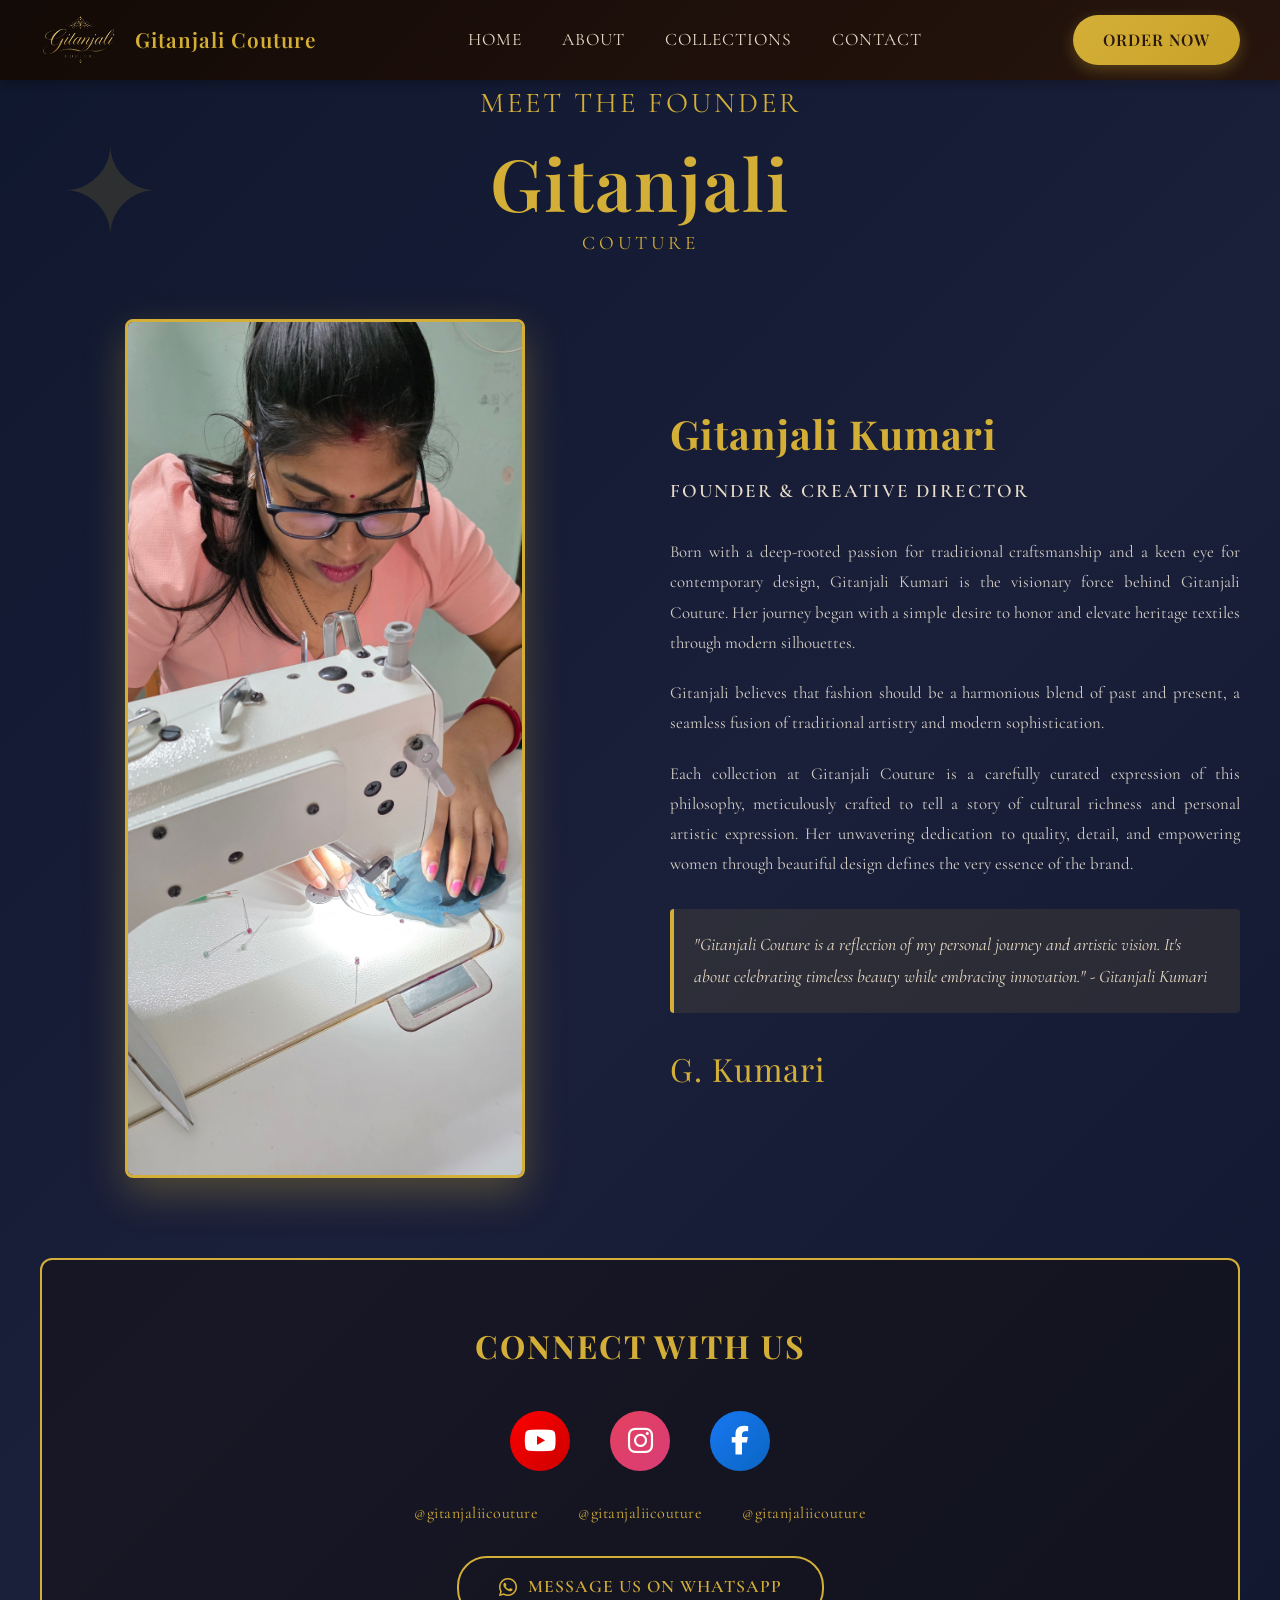
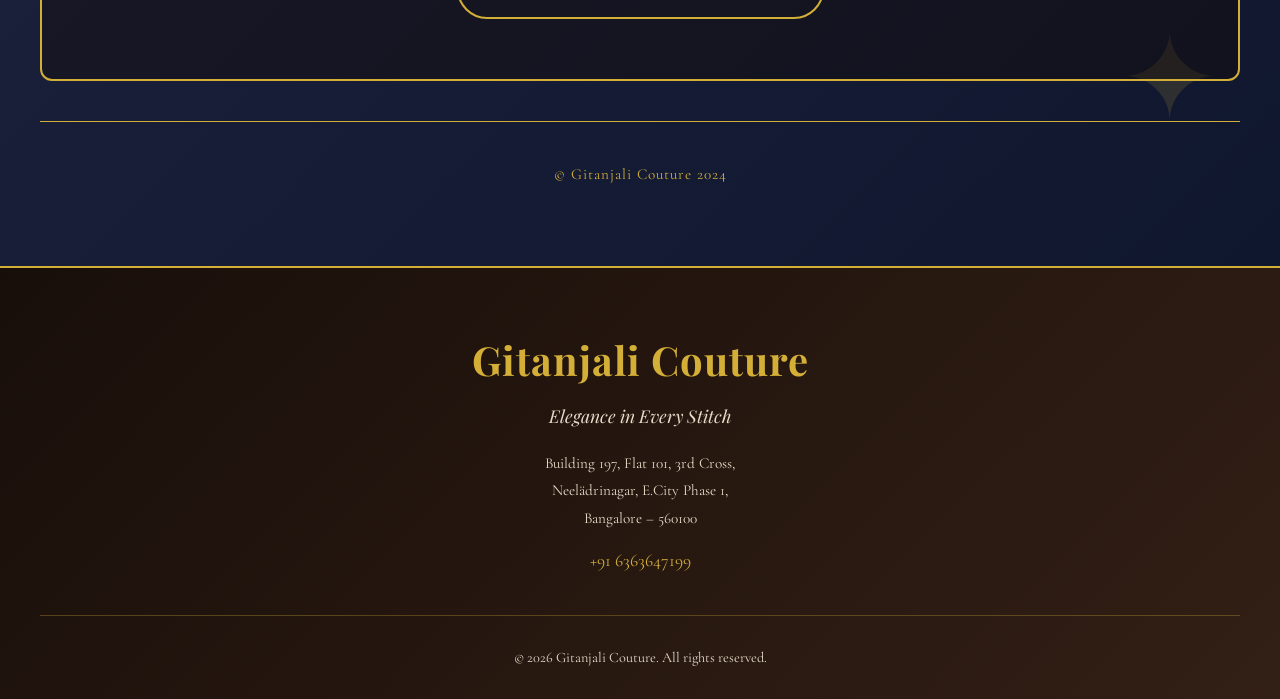
==== about.html @ 1a26e931 "Added about us section" ====
<!DOCTYPE html>
<html lang="en">
<head>
    <meta charset="UTF-8">
    <meta name="viewport" content="width=device-width, initial-scale=1.0">
    <title>About Us - Gitanjali Couture</title>
    <link rel="stylesheet" href="styles.css">
    <link href="https://cdnjs.cloudflare.com/ajax/libs/font-awesome/6.4.0/css/all.min.css" rel="stylesheet">
</head>
<body>
    <!-- Navigation (sticky) -->
    <nav class="navbar">
        <div class="nav-container">
            <div class="nav-brand">
                <img src="logo.png" alt="Gitanjali Couture Logo" class="nav-logo">
                <div class="nav-text">Gitanjali Couture</div>
            </div>

            <ul class="nav-menu">
                <li><a href="index.html">HOME</a></li>
                <li><a href="about.html">ABOUT</a></li>
                <li><a href="index.html#collections">COLLECTIONS</a></li>
                <li><a href="index.html#contact">CONTACT</a></li>
            </ul>

            <a href="index.html#order" class="nav-button">ORDER NOW</a>
        </div>
    </nav>

    <!-- About Us Section -->
    <section id="about" class="about-section">
        <div class="about-container">
            <!-- Decorative Elements -->
            <div class="about-ornament about-ornament-left"></div>
            <div class="about-ornament about-ornament-right"></div>

            <!-- About Header -->
            <div class="about-header">
                <h2 class="about-subtitle">MEET THE FOUNDER</h2>
                <div class="about-logo-section">
                    <div class="about-logo-text">Gitanjali</div>
                    <div class="about-logo-subtext">COUTURE</div>
                </div>
            </div>

            <!-- About Content -->
            <div class="about-content">
                <div class="about-image-wrapper">
                    <img src="gitu1.jpg" alt="Gitanjali Kumari - Founder & Creative Director" class="about-image">
                </div>

                <div class="about-text">
                    <h3 class="founder-name">Gitanjali Kumari</h3>
                    <p class="founder-title">FOUNDER & CREATIVE DIRECTOR</p>

                    <p class="about-description">
                        Born with a deep-rooted passion for traditional craftsmanship and a keen eye for contemporary design, Gitanjali Kumari is the visionary force behind Gitanjali Couture. Her journey began with a simple desire to honor and elevate heritage textiles through modern silhouettes.
                    </p>

                    <p class="about-description">
                        Gitanjali believes that fashion should be a harmonious blend of past and present, a seamless fusion of traditional artistry and modern sophistication.
                    </p>

                    <p class="about-description">
                        Each collection at Gitanjali Couture is a carefully curated expression of this philosophy, meticulously crafted to tell a story of cultural richness and personal artistic expression. Her unwavering dedication to quality, detail, and empowering women through beautiful design defines the very essence of the brand.
                    </p>

                    <div class="founder-quote">
                        <p>"Gitanjali Couture is a reflection of my personal journey and artistic vision. It's about celebrating timeless beauty while embracing innovation." - Gitanjali Kumari</p>
                    </div>

                    <div class="founder-signature">G. Kumari</div>
                </div>
            </div>

            <!-- Connect With Us Section -->
            <div class="about-connect">
                <h3 class="connect-title">CONNECT WITH US</h3>

                <div class="social-links">
                    <a href="https://www.youtube.com/@GitanjaliCouture" target="_blank" class="social-link youtube" title="YouTube">
                        <i class="fab fa-youtube"></i>
                    </a>
                    <a href="https://www.instagram.com/gitanjalicouture" target="_blank" class="social-link instagram" title="Instagram">
                        <i class="fab fa-instagram"></i>
                    </a>
                    <a href="https://www.facebook.com/profile.php?id=61584993754167" target="_blank" class="social-link facebook" title="Facebook">
                        <i class="fab fa-facebook-f"></i>
                    </a>
                </div>

                <div class="social-handles">
                    <p>@gitanjaliicouture</p>
                    <p>@gitanjaliicouture</p>
                    <p>@gitanjaliicouture</p>
                </div>

                <a href="https://wa.me/916363647199" target="_blank" class="whatsapp-btn">
                    <i class="fab fa-whatsapp"></i>
                    MESSAGE US ON WHATSAPP
                </a>
            </div>

            <!-- Copyright -->
            <div class="about-footer">
                <p>&copy; Gitanjali Couture 2024</p>
            </div>
        </div>
    </section>

    <!-- Footer -->
    <footer class="footer">
        <div class="footer-container">
            <div class="footer-content">
                <h3 class="footer-brand">Gitanjali Couture</h3>
                <p class="footer-tagline">Elegance in Every Stitch</p>
                <p class="footer-address">
                    Building 197, Flat 101, 3rd Cross,<br>
                    Neelädrinagar, E.City Phase 1,<br>
                    Bangalore – 560100
                </p>
                <p class="footer-phone">
                    <a href="tel:+916363647199">+91 6363647199</a>
                </p>
            </div>
        </div>
        <div class="footer-bottom">
            <p>&copy; 2026 Gitanjali Couture. All rights reserved.</p>
        </div>
    </footer>

    <script>
        // Smooth scroll for any anchor links
        document.querySelectorAll('a[href^="#"]').forEach(anchor => {
            anchor.addEventListener('click', function (e) {
                e.preventDefault();
                const target = document.querySelector(this.getAttribute('href'));
                if (target) {
                    target.scrollIntoView({ behavior: 'smooth' });
                }
            });
        });
    </script>
</body>
</html>
---- styles.css ----
/* Import Google Fonts */
@import url('https://fonts.googleapis.com/css2?family=Playfair+Display:wght@400;600;700;800&family=Cormorant+Garamond:wght@300;400;500;600&family=Poppins:wght@300;400;500;600;700&display=swap');

/* Reset & Base Styles */
* {
    margin: 0;
    padding: 0;
    box-sizing: border-box;
}

html {
    scroll-behavior: smooth;
}

body {
    font-family: 'Cormorant Garamond', serif;
    line-height: 1.6;
    color: #333;
    background-color: #f5f0ea;
    overflow-x: hidden;
}

.container {
    max-width: 1200px;
    margin: 0 auto;
    padding: 0 20px;
}

/* Navigation Bar */
.navbar {
    position: fixed;
    top: 0;
    left: 0;
    right: 0;
    background: linear-gradient(135deg, rgba(20, 10, 5, 0.95) 0%, rgba(40, 20, 10, 0.92) 100%);
    padding: 15px 40px;
    z-index: 1000;
    box-shadow: 0 2px 10px rgba(0, 0, 0, 0.3);
    backdrop-filter: blur(10px);
}

.nav-container {
    max-width: 1400px;
    margin: 0 auto;
    display: flex;
    align-items: center;
    justify-content: space-between;
    gap: 40px;
}

.nav-brand {
    display: flex;
    align-items: center;
    gap: 15px;
    flex-shrink: 0;
}

.nav-logo {
    height: 50px;
    width: auto;
    opacity: 0.95;
    transition: opacity 0.3s ease;
}

.nav-logo:hover {
    opacity: 1;
}

.nav-text {
    font-family: 'Playfair Display', serif;
    font-size: 1.3rem;
    font-weight: 600;
    color: #d4af37;
    letter-spacing: 1px;
}

.nav-menu {
    display: flex;
    list-style: none;
    gap: 40px;
    margin: 0;
    padding: 0;
    flex-grow: 1;
    justify-content: center;
}

.nav-menu li a {
    font-family: 'Cormorant Garamond', serif;
    font-size: 1.1rem;
    color: #e8dcc8;
    text-decoration: none;
    letter-spacing: 1px;
    transition: all 0.3s ease;
    position: relative;
}

.nav-menu li a:hover {
    color: #d4af37;
}

.nav-menu li a::after {
    content: '';
    position: absolute;
    bottom: -5px;
    left: 0;
    width: 0;
    height: 2px;
    background: #d4af37;
    transition: width 0.3s ease;
}

.nav-menu li a:hover::after {
    width: 100%;
}

.nav-button {
    background: linear-gradient(135deg, #d4af37 0%, #c9a228 100%);
    color: #2a1810;
    padding: 12px 30px;
    border-radius: 25px;
    text-decoration: none;
    font-family: 'Playfair Display', serif;
    font-size: 1rem;
    font-weight: 600;
    letter-spacing: 1px;
    transition: all 0.3s ease;
    box-shadow: 0 5px 15px rgba(212, 175, 55, 0.3);
    flex-shrink: 0;
    display: inline-block;
}

.nav-button:hover {
    background: linear-gradient(135deg, #e8c75a 0%, #d4af37 100%);
    transform: translateY(-2px);
    box-shadow: 0 8px 20px rgba(212, 175, 55, 0.5);
}

/* Hero Section */
.hero {
    margin-top: 80px;
    position: relative;
    width: 100%;
    height: 600px;
    overflow: hidden;
    display: flex;
    align-items: center;
    justify-content: center;
}

.hero-image {
    width: 100%;
    height: 100%;
    object-fit: contain;
    display: block;
    animation: zoomInSlide 0.8s ease-out;
}

@keyframes zoomInSlide {
    from {
        transform: scale(1.05);
        opacity: 0;
    }
    to {
        transform: scale(1);
        opacity: 1;
    }
}

.hero-overlay {
    position: absolute;
    top: 0;
    left: 0;
    right: 0;
    bottom: 0;
    background: rgba(20, 10, 5, 0.1);
    pointer-events: none;
}

.hero-content {
    position: absolute;
    bottom: 40px;
    /* left: 50%; */
    transform: translateX(-50%);
    z-index: 10;
    width: 90%;
    max-width: 600px;
    animation: fadeInUp 0.8s ease-out 0.5s both;
}

.hero-subscribe-box {
    background: linear-gradient(135deg, rgba(20, 10, 5, 0.85) 0%, rgba(40, 20, 10, 0.85) 100%);
    padding: 30px;
    border-radius: 15px;
    text-align: center;
    border: 2px solid #d4af37;
    box-shadow: 0 10px 30px rgba(0, 0, 0, 0.4);
    backdrop-filter: blur(10px);
}

.hero-subscribe-text {
    color: #e8dcc8;
    font-family: 'Cormorant Garamond', serif;
    font-size: 20px;
    margin-bottom: 20px;
    line-height: 1.6;
}

.hero-subscribe-btn {
    display: inline-flex;
    align-items: center;
    gap: 10px;
    background: linear-gradient(135deg, #FF0000 0%, #cc0000 100%);
    color: white;
    padding: 12px 28px;
    border-radius: 25px;
    text-decoration: none;
    font-family: 'Playfair Display', serif;
    font-size: 1rem;
    font-weight: 600;
    letter-spacing: 0.5px;
    transition: all 0.3s ease;
    box-shadow: 0 5px 15px rgba(255, 0, 0, 0.3);
}

.hero-subscribe-btn i {
    font-size: 1.2rem;
}

.hero-subscribe-btn:hover {
    background: linear-gradient(135deg, #ff3333 0%, #FF0000 100%);
    transform: translateY(-3px);
    box-shadow: 0 8px 25px rgba(255, 0, 0, 0.5);
}

/* About Us Section */
.about-section {
    background: linear-gradient(135deg, #0f172e 0%, #1a1f3a 50%, #0f172e 100%);
    padding: 80px 40px;
    position: relative;
    overflow: hidden;
}

.about-container {
    max-width: 1200px;
    margin: 0 auto;
    position: relative;
}

/* Decorative Ornaments */
.about-ornament {
    position: absolute;
    font-size: 120px;
    opacity: 0.15;
    pointer-events: none;
    color: #d4af37;
}

.about-ornament-left {
    top: 20px;
    left: 20px;
}

.about-ornament-right {
    bottom: 20px;
    right: 20px;
    transform: rotate(180deg);
}

.about-ornament::before {
    content: '✦';
}

/* About Header */
.about-header {
    text-align: center;
    margin-bottom: 60px;
    position: relative;
    z-index: 1;
}

.about-subtitle {
    font-family: 'Cormorant Garamond', serif;
    font-size: 1.8rem;
    color: #d4af37;
    letter-spacing: 3px;
    margin-bottom: 20px;
    text-transform: uppercase;
    font-weight: 400;
}

.about-logo-section {
    text-align: center;
}

.about-logo-text {
    font-family: 'Playfair Display', serif;
    font-size: 4.5rem;
    color: #d4af37;
    font-weight: 600;
    letter-spacing: 2px;
    line-height: 1;
}

.about-logo-subtext {
    font-family: 'Cormorant Garamond', serif;
    font-size: 1.2rem;
    color: #d4af37;
    letter-spacing: 4px;
    margin-top: 10px;
    text-transform: uppercase;
    font-weight: 400;
}

/* About Content */
.about-content {
    display: grid;
    grid-template-columns: 1fr 1fr;
    gap: 60px;
    align-items: center;
    margin-bottom: 80px;
    position: relative;
    z-index: 1;
}

.about-image-wrapper {
    position: relative;
    display: flex;
    justify-content: center;
    align-items: center;
}

.about-image {
    width: 100%;
    max-width: 400px;
    height: auto;
    border: 3px solid #d4af37;
    border-radius: 8px;
    box-shadow: 0 15px 40px rgba(212, 175, 55, 0.3);
    animation: slideInLeft 0.8s ease-out;
}

@keyframes slideInLeft {
    from {
        opacity: 0;
        transform: translateX(-50px);
    }
    to {
        opacity: 1;
        transform: translateX(0);
    }
}

.about-text {
    animation: slideInRight 0.8s ease-out;
}

@keyframes slideInRight {
    from {
        opacity: 0;
        transform: translateX(50px);
    }
    to {
        opacity: 1;
        transform: translateX(0);
    }
}

.founder-name {
    font-family: 'Playfair Display', serif;
    font-size: 2.5rem;
    color: #d4af37;
    margin-bottom: 10px;
    letter-spacing: 1px;
}

.founder-title {
    font-family: 'Cormorant Garamond', serif;
    font-size: 1.2rem;
    color: #e8dcc8;
    letter-spacing: 2px;
    text-transform: uppercase;
    margin-bottom: 30px;
    font-weight: 600;
}

.about-description {
    font-family: 'Cormorant Garamond', serif;
    font-size: 1.05rem;
    color: #d4cfc5;
    line-height: 1.8;
    margin-bottom: 20px;
    text-align: justify;
}

.founder-quote {
    background: rgba(212, 175, 55, 0.1);
    border-left: 4px solid #d4af37;
    padding: 20px;
    margin: 30px 0;
    border-radius: 4px;
}

.founder-quote p {
    font-family: 'Cormorant Garamond', serif;
    font-size: 1.1rem;
    color: #e8dcc8;
    line-height: 1.8;
    font-style: italic;
}

.founder-signature {
    font-family: 'Playfair Display', serif;
    font-size: 2rem;
    color: #d4af37;
    margin-top: 30px;
    letter-spacing: 1px;
}

/* Connect With Us */
.about-connect {
    text-align: center;
    padding: 60px;
    background: rgba(20, 10, 5, 0.4);
    border: 2px solid #d4af37;
    border-radius: 12px;
    margin-bottom: 40px;
    position: relative;
    z-index: 1;
}

.connect-title {
    font-family: 'Playfair Display', serif;
    font-size: 2rem;
    color: #d4af37;
    margin-bottom: 40px;
    letter-spacing: 2px;
    text-transform: uppercase;
}

.social-links {
    display: flex;
    justify-content: center;
    gap: 40px;
    margin-bottom: 30px;
}

.social-link {
    width: 60px;
    height: 60px;
    display: flex;
    align-items: center;
    justify-content: center;
    background: linear-gradient(135deg, #d4af37 0%, #c9a228 100%);
    border-radius: 50%;
    color: #1a1f3a;
    font-size: 1.8rem;
    transition: all 0.3s ease;
    text-decoration: none;
}

.social-link:hover {
    transform: translateY(-5px);
    box-shadow: 0 10px 25px rgba(212, 175, 55, 0.4);
}

.social-link.youtube {
    background: linear-gradient(135deg, #FF0000 0%, #cc0000 100%);
    color: white;
}

.social-link.instagram {
    background: linear-gradient(135deg, #E4405F 0%, #d83d76 100%);
    color: white;
}

.social-link.facebook {
    background: linear-gradient(135deg, #1877F2 0%, #0a66c2 100%);
    color: white;
}

.social-handles {
    display: flex;
    justify-content: center;
    gap: 40px;
    margin-bottom: 30px;
}

.social-handles p {
    font-family: 'Cormorant Garamond', serif;
    color: #d4af37;
    font-size: 1rem;
    letter-spacing: 0.5px;
}

.whatsapp-btn {
    display: inline-flex;
    align-items: center;
    gap: 10px;
    background: transparent;
    color: #d4af37;
    border: 2px solid #d4af37;
    padding: 15px 40px;
    border-radius: 30px;
    text-decoration: none;
    font-family: 'Cormorant Garamond', serif;
    font-size: 1.1rem;
    font-weight: 600;
    letter-spacing: 1px;
    transition: all 0.3s ease;
    text-transform: uppercase;
}

.whatsapp-btn:hover {
    background: #d4af37;
    color: #1a1f3a;
    transform: translateY(-3px);
}

.whatsapp-btn i {
    font-size: 1.3rem;
}

/* About Footer */
.about-footer {
    text-align: center;
    padding-top: 40px;
    border-top: 1px solid #d4af37;
    position: relative;
    z-index: 1;
}

.about-footer p {
    font-family: 'Cormorant Garamond', serif;
    color: #d4af37;
    font-size: 0.95rem;
    letter-spacing: 1px;
}

/* Coming Soon Section */
.coming-soon {
    background: linear-gradient(180deg, #f5f0ea 0%, #e8dcc8 50%, #f5f0ea 100%);
    padding: 55px 40px;
    position: relative;
    overflow: hidden;
}

.coming-soon::before {
    content: '';
    position: absolute;
    top: 0;
    left: 0;
    right: 0;
    bottom: 0;
    background-image:
        radial-gradient(circle at 10% 20%, rgba(212, 175, 55, 0.08) 0%, transparent 50%),
        radial-gradient(circle at 90% 80%, rgba(212, 175, 55, 0.08) 0%, transparent 50%);
    pointer-events: none;
}

.coming-soon-header {
    text-align: center;
    margin-bottom: 60px;
    position: relative;
    z-index: 1;
    animation: fadeInDown 0.8s ease-out;
}

@keyframes fadeInDown {
    from {
        opacity: 0;
        transform: translateY(-30px);
    }
    to {
        opacity: 1;
        transform: translateY(0);
    }
}

.coming-soon-logo {
    height: 105px;
    width: auto;
    /* margin-bottom: 20px; */
    opacity: 0.95;
}

.coming-soon-title {
    font-family: 'Playfair Display', serif;
    font-size: 4rem;
    font-weight: 700;
    color: #2a1810;
    margin-bottom: 10px;
    letter-spacing: 2px;
}

.coming-soon-subtitle {
    font-family: 'Playfair Display', serif;
    font-size: 1.8rem;
    font-style: italic;
    color: #8b6f47;
    margin-bottom: 20px;
}

.coming-soon-description {
    font-family: 'Cormorant Garamond', serif;
    font-size: 1.4rem;
    color: #4a3728;
    margin-bottom: 70px;
    position: relative;
    z-index: 1;
    line-height: 1.8;
}

/* Service Cards */
.services-showcase {
    display: grid;
    grid-template-columns: repeat(auto-fit, minmax(250px, 1fr));
    gap: 30px;
    margin-bottom: 80px;
    position: relative;
    z-index: 1;
}

.service-card {
    background: white;
    padding: 40px 30px;
    border-radius: 10px;
    text-align: center;
    box-shadow: 0 5px 20px rgba(0, 0, 0, 0.08);
    transition: all 0.3s ease;
    border-top: 3px solid #d4af37;
}

.service-card:hover {
    transform: translateY(-10px);
    box-shadow: 0 15px 40px rgba(212, 175, 55, 0.15);
}

.service-icon-circle {
    font-size: 3rem;
    margin-bottom: 20px;
    display: inline-block;
    background: linear-gradient(135deg, #f5f0ea 0%, #e8dcc8 100%);
    width: 80px;
    height: 80px;
    border-radius: 50%;
    display: flex;
    align-items: center;
    justify-content: center;
}

.service-card h3 {
    font-family: 'Playfair Display', serif;
    font-size: 1.5rem;
    color: #2a1810;
    margin-bottom: 12px;
    font-weight: 600;
}

.service-card p {
    font-family: 'Cormorant Garamond', serif;
    font-size: 1rem;
    color: #666;
    line-height: 1.6;
}

/* Features Section */
.features-section {
    background: white;
    padding: 50px 40px;
    border-radius: 10px;
    margin-bottom: 60px;
    position: relative;
    z-index: 1;
    box-shadow: 0 5px 20px rgba(0, 0, 0, 0.05);
}

.features-title {
    font-family: 'Playfair Display', serif;
    font-size: 2rem;
    color: #2a1810;
    text-align: center;
    margin-bottom: 40px;
    font-weight: 700;
}

.features-list {
    list-style: none;
    display: grid;
    grid-template-columns: repeat(auto-fit, minmax(280px, 1fr));
    gap: 25px;
}

.features-list li {
    display: flex;
    align-items: center;
    gap: 15px;
    font-family: 'Cormorant Garamond', serif;
    font-size: 1.2rem;
    color: #4a3728;
}

.check-icon {
    color: #d4af37;
    font-size: 1.5rem;
    font-weight: bold;
    flex-shrink: 0;
}

/* Contact Section */
.contact-section {
    background: linear-gradient(135deg, rgba(20, 10, 5, 0.95) 0%, rgba(40, 20, 10, 0.92) 100%);
    padding: 60px 40px;
    border-radius: 10px;
    color: #e8dcc8;
    margin-bottom: 60px;
    position: relative;
    z-index: 1;
    text-align: center;
}

.contact-title {
    font-family: 'Playfair Display', serif;
    font-size: 2.5rem;
    color: #d4af37;
    margin-bottom: 30px;
    font-weight: 700;
}

.contact-location,
.contact-phone {
    font-family: 'Cormorant Garamond', serif;
    font-size: 1.2rem;
    margin: 15px 0;
    display: flex;
    align-items: center;
    justify-content: center;
    gap: 15px;
}

.contact-location i,
.contact-phone i {
    color: #d4af37;
    font-size: 1.4rem;
}

.contact-phone a {
    color: #d4af37;
    text-decoration: none;
    transition: all 0.3s ease;
}

.contact-phone a:hover {
    text-decoration: underline;
}

/* Social Section */
.social-section {
    background: white;
    padding: 50px 40px;
    border-radius: 10px;
    margin-bottom: 40px;
    position: relative;
    z-index: 1;
    text-align: center;
    box-shadow: 0 5px 20px rgba(0, 0, 0, 0.05);
}

.social-title {
    font-family: 'Playfair Display', serif;
    font-size: 2rem;
    color: #2a1810;
    margin-bottom: 10px;
    font-weight: 700;
}

.social-subtitle {
    font-family: 'Cormorant Garamond', serif;
    font-size: 1.1rem;
    color: #8b6f47;
    margin-bottom: 30px;
}

.social-icons {
    display: flex;
    justify-content: center;
    gap: 30px;
    flex-wrap: wrap;
}

.social-icon {
    display: inline-flex;
    align-items: center;
    gap: 10px;
    padding: 15px 25px;
    border-radius: 50px;
    text-decoration: none;
    font-family: 'Poppins', sans-serif;
    font-size: 1rem;
    font-weight: 500;
    transition: all 0.3s ease;
    border: 2px solid transparent;
}

.social-icon i {
    font-size: 1.5rem;
}

.social-icon.instagram {
    color: #E4405F;
    border-color: #E4405F;
}

.social-icon.instagram:hover {
    background-color: rgba(228, 64, 95, 0.1);
}

.social-icon.facebook {
    color: #1877F2;
    border-color: #1877F2;
}

.social-icon.facebook:hover {
    background-color: rgba(24, 119, 242, 0.1);
}

.social-icon.youtube {
    color: #FF0000;
    border-color: #FF0000;
}

.social-icon.youtube:hover {
    background-color: rgba(255, 0, 0, 0.1);
}

/* CTA Section */
.cta-section {
    background: linear-gradient(135deg, #d4af37 0%, #b8940a 100%);
    padding: 50px 40px;
    border-radius: 10px;
    color: white;
    text-align: center;
    position: relative;
    z-index: 1;
    box-shadow: 0 10px 30px rgba(212, 175, 55, 0.3);
}

.cta-title {
    font-family: 'Playfair Display', serif;
    font-size: 2rem;
    margin-bottom: 15px;
    font-weight: 700;
}

.cta-section p {
    font-family: 'Cormorant Garamond', serif;
    font-size: 1.1rem;
    opacity: 0.95;
}

/* Footer */
.footer {
    background: linear-gradient(135deg, rgba(20, 10, 5, 0.98) 0%, rgba(40, 20, 10, 0.95) 100%);
    color: #d4af37;
    padding: 60px 40px 30px;
    border-top: 2px solid #d4af37;
    position: relative;
}

.footer-container {
    max-width: 1200px;
    margin: 0 auto;
}

.footer-content {
    text-align: center;
    margin-bottom: 40px;
}

.footer-brand {
    font-family: 'Playfair Display', serif;
    font-size: 2.5rem;
    margin-bottom: 10px;
    font-weight: 700;
    letter-spacing: 1px;
}

.footer-tagline {
    font-family: 'Playfair Display', serif;
    font-size: 1.1rem;
    font-style: italic;
    color: #e8dcc8;
    margin-bottom: 20px;
}

.footer-address {
    font-family: 'Cormorant Garamond', serif;
    font-size: 0.95rem;
    color: #e8dcc8;
    line-height: 1.8;
    margin-bottom: 15px;
}

.footer-phone a {
    color: #d4af37;
    text-decoration: none;
    font-family: 'Cormorant Garamond', serif;
    font-size: 1.1rem;
    transition: all 0.3s ease;
}

.footer-phone a:hover {
    text-decoration: underline;
}

.footer-bottom {
    text-align: center;
    padding-top: 30px;
    border-top: 1px solid rgba(212, 175, 55, 0.3);
    color: #e8dcc8;
    font-size: 0.9rem;
}

/* Responsive Design */
@media (max-width: 768px) {
    .navbar {
        padding: 12px 20px;
    }

    .nav-container {
        gap: 20px;
        flex-wrap: wrap;
    }

    .nav-brand {
        gap: 10px;
    }

    .nav-logo {
        height: 40px;
    }

    .nav-text {
        font-size: 1rem;
    }

    .nav-menu {
        gap: 20px;
        flex-basis: 100%;
        order: 3;
    }

    .nav-menu li a {
        font-size: 0.95rem;
    }

    .nav-button {
        padding: 10px 24px;
        font-size: 0.9rem;
    }

    .hero {
        height: 400px;
        margin-top: 70px;
    }

    .hero-content {
        bottom: 30px;
        max-width: 350px;
    }

    .hero-subscribe-box {
        padding: 25px;
    }

    .hero-subscribe-text {
        font-size: 1rem;
        margin-bottom: 15px;
    }

    .hero-subscribe-btn {
        padding: 10px 24px;
        font-size: 0.9rem;
    }

    /* About Section Tablet */
    .about-section {
        padding: 60px 30px;
    }

    .about-subtitle {
        font-size: 1.5rem;
    }

    .about-logo-text {
        font-size: 3.5rem;
    }

    .about-logo-subtext {
        font-size: 1.1rem;
    }

    .about-content {
        grid-template-columns: 1fr;
        gap: 40px;
        margin-bottom: 60px;
    }

    .about-image {
        max-width: 350px;
    }

    .founder-name {
        font-size: 2.2rem;
    }

    .founder-title {
        font-size: 1.1rem;
    }

    .about-description {
        font-size: 1.02rem;
    }

    .about-connect {
        padding: 50px 30px;
    }

    .connect-title {
        font-size: 1.8rem;
    }

    .social-links {
        gap: 30px;
    }

    .social-handles {
        gap: 30px;
    }

    .coming-soon {
        padding: 60px 20px;
    }

    .coming-soon-title {
        font-size: 2.5rem;
    }

    .coming-soon-subtitle {
        font-size: 1.3rem;
    }

    .coming-soon-description {
        font-size: 1.1rem;
    }

    .services-showcase {
        grid-template-columns: 1fr;
        gap: 20px;
        margin-bottom: 50px;
    }

    .service-card {
        padding: 30px 20px;
    }

    .service-icon-circle {
        font-size: 2.5rem;
        width: 70px;
        height: 70px;
    }

    .service-card h3 {
        font-size: 1.3rem;
    }

    .service-card p {
        font-size: 0.95rem;
    }

    .features-section {
        padding: 40px 20px;
        margin-bottom: 40px;
    }

    .features-title {
        font-size: 1.7rem;
        margin-bottom: 30px;
    }

    .features-list {
        grid-template-columns: 1fr;
        gap: 20px;
    }

    .features-list li {
        font-size: 1rem;
    }

    .contact-section {
        padding: 40px 20px;
        margin-bottom: 40px;
    }

    .contact-title {
        font-size: 1.8rem;
    }

    .contact-location,
    .contact-phone {
        font-size: 1rem;
    }

    .social-section {
        padding: 40px 20px;
        margin-bottom: 30px;
    }

    .social-title {
        font-size: 1.7rem;
    }

    .social-subtitle {
        font-size: 1rem;
    }

    .social-icons {
        gap: 15px;
    }

    .social-icon {
        padding: 12px 20px;
        font-size: 0.9rem;
    }

    .cta-section {
        padding: 40px 20px;
    }

    .cta-title {
        font-size: 1.5rem;
    }

    .footer {
        padding: 40px 20px 20px;
    }

    .footer-brand {
        font-size: 1.8rem;
    }

    .footer-tagline {
        font-size: 1rem;
    }

    .footer-address {
        font-size: 0.9rem;
    }
}

@media (max-width: 480px) {
    .navbar {
        padding: 10px 15px;
    }

    .nav-container {
        gap: 15px;
    }

    .nav-brand {
        gap: 8px;
    }

    .nav-logo {
        height: 35px;
    }

    .nav-text {
        font-size: 0.9rem;
    }

    .nav-menu {
        gap: 15px;
        flex-basis: 100%;
        order: 3;
    }

    .nav-menu li a {
        font-size: 0.85rem;
    }

    .nav-button {
        padding: 8px 20px;
        font-size: 0.8rem;
    }

    .hero {
        height: 300px;
        margin-top: 60px;
    }

    .hero-content {
        bottom: 20px;
        max-width: 300px;
    }

    .hero-subscribe-box {
        padding: 20px;
        border-radius: 12px;
    }

    /* About Section Mobile */
    .about-section {
        padding: 60px 20px;
    }

    .about-ornament {
        font-size: 80px;
    }

    .about-header {
        margin-bottom: 40px;
    }

    .about-subtitle {
        font-size: 1.3rem;
    }

    .about-logo-text {
        font-size: 3rem;
    }

    .about-logo-subtext {
        font-size: 1rem;
    }

    .about-content {
        grid-template-columns: 1fr;
        gap: 30px;
        margin-bottom: 50px;
    }

    .about-image {
        max-width: 100%;
    }

    .founder-name {
        font-size: 1.8rem;
    }

    .founder-title {
        font-size: 1rem;
    }

    .about-description {
        font-size: 1rem;
        text-align: left;
    }

    .founder-quote {
        padding: 15px;
    }

    .founder-quote p {
        font-size: 1rem;
    }

    .founder-signature {
        font-size: 1.5rem;
    }

    .about-connect {
        padding: 40px 20px;
        margin-bottom: 30px;
    }

    .connect-title {
        font-size: 1.5rem;
        margin-bottom: 30px;
    }

    .social-links {
        gap: 20px;
        margin-bottom: 20px;
    }

    .social-link {
        width: 50px;
        height: 50px;
        font-size: 1.5rem;
    }

    .social-handles {
        gap: 20px;
        flex-direction: column;
    }

    .social-handles p {
        font-size: 0.9rem;
    }

    .whatsapp-btn {
        padding: 12px 30px;
        font-size: 0.95rem;
    }

    .hero-subscribe-text {
        font-size: 0.95rem;
        margin-bottom: 12px;
    }

    .hero-subscribe-btn {
        padding: 8px 20px;
        font-size: 0.8rem;
    }

    .coming-soon {
        padding: 40px 15px;
    }

    .coming-soon-logo {
        height: 60px;
    }

    .coming-soon-title {
        font-size: 1.8rem;
    }

    .coming-soon-subtitle {
        font-size: 1rem;
    }

    .coming-soon-description {
        font-size: 1rem;
        margin-bottom: 50px;
    }

    .service-card {
        padding: 25px 15px;
    }

    .service-icon-circle {
        font-size: 2rem;
        width: 60px;
        height: 60px;
    }

    .service-card h3 {
        font-size: 1.1rem;
    }

    .service-card p {
        font-size: 0.9rem;
    }

    .features-section {
        padding: 30px 15px;
        margin-bottom: 30px;
    }

    .features-title {
        font-size: 1.4rem;
        margin-bottom: 20px;
    }

    .features-list li {
        font-size: 0.95rem;
        gap: 10px;
    }

    .contact-section {
        padding: 30px 15px;
        margin-bottom: 30px;
    }

    .contact-title {
        font-size: 1.5rem;
    }

    .contact-location,
    .contact-phone {
        font-size: 0.95rem;
        flex-direction: column;
        gap: 8px;
    }

    .social-section {
        padding: 30px 15px;
        margin-bottom: 25px;
    }

    .social-title {
        font-size: 1.4rem;
    }

    .social-subtitle {
        font-size: 0.95rem;
    }

    .social-icons {
        flex-direction: column;
        gap: 12px;
    }

    .social-icon {
        width: 100%;
        max-width: 250px;
        margin: 0 auto;
        justify-content: center;
        padding: 12px 15px;
    }

    .cta-section {
        padding: 30px 15px;
    }

    .cta-title {
        font-size: 1.3rem;
    }

    .cta-section p {
        font-size: 1rem;
    }

    .footer {
        padding: 30px 15px 15px;
    }

    .footer-brand {
        font-size: 1.4rem;
    }

    .footer-tagline {
        font-size: 0.9rem;
    }

    .footer-address {
        font-size: 0.85rem;
    }

    .footer-bottom {
        padding-top: 15px;
        font-size: 0.8rem;
    }
}

/* Animations */
@keyframes fadeInUp {
    from {
        opacity: 0;
        transform: translateY(30px);
    }
    to {
        opacity: 1;
        transform: translateY(0);
    }
}

.service-card {
    animation: fadeInUp 0.6s ease-out;
}

.service-card:nth-child(2) {
    animation-delay: 0.1s;
}

.service-card:nth-child(3) {
    animation-delay: 0.2s;
}

.service-card:nth-child(4) {
    animation-delay: 0.3s;
}
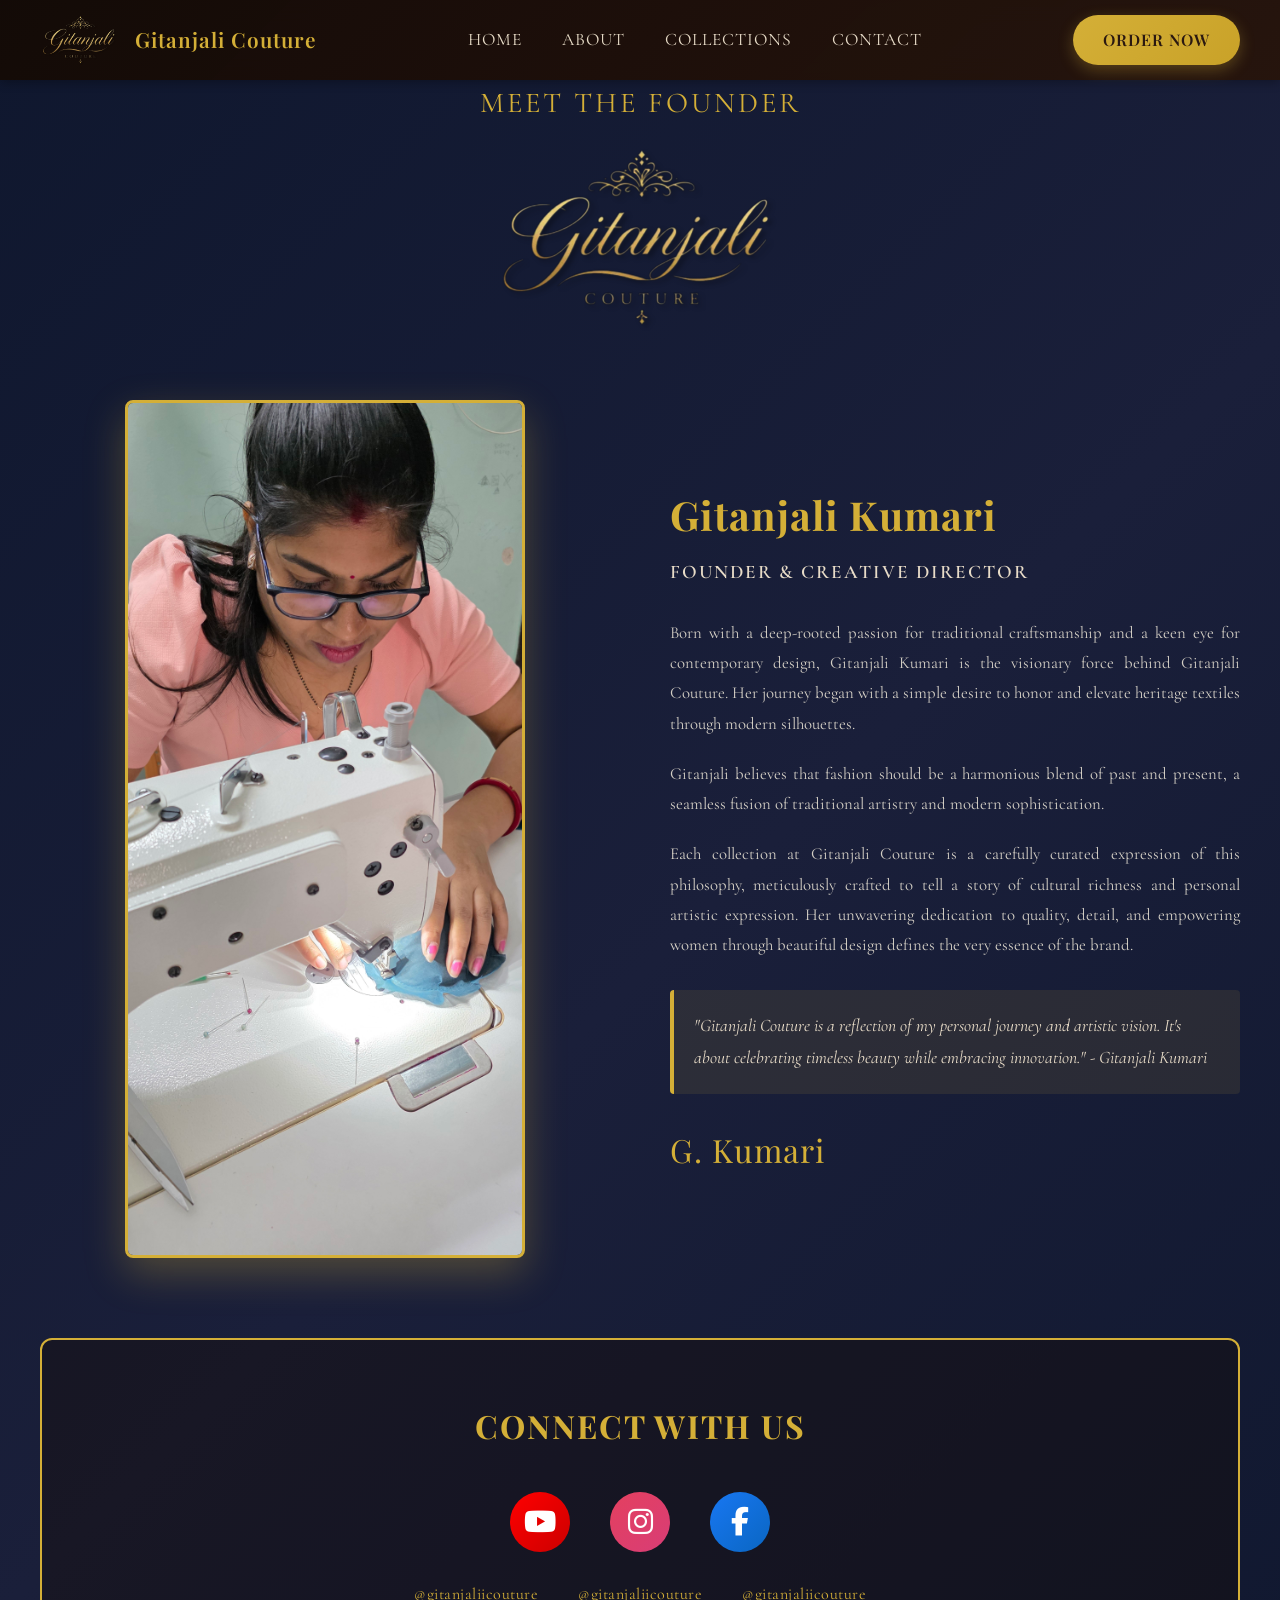
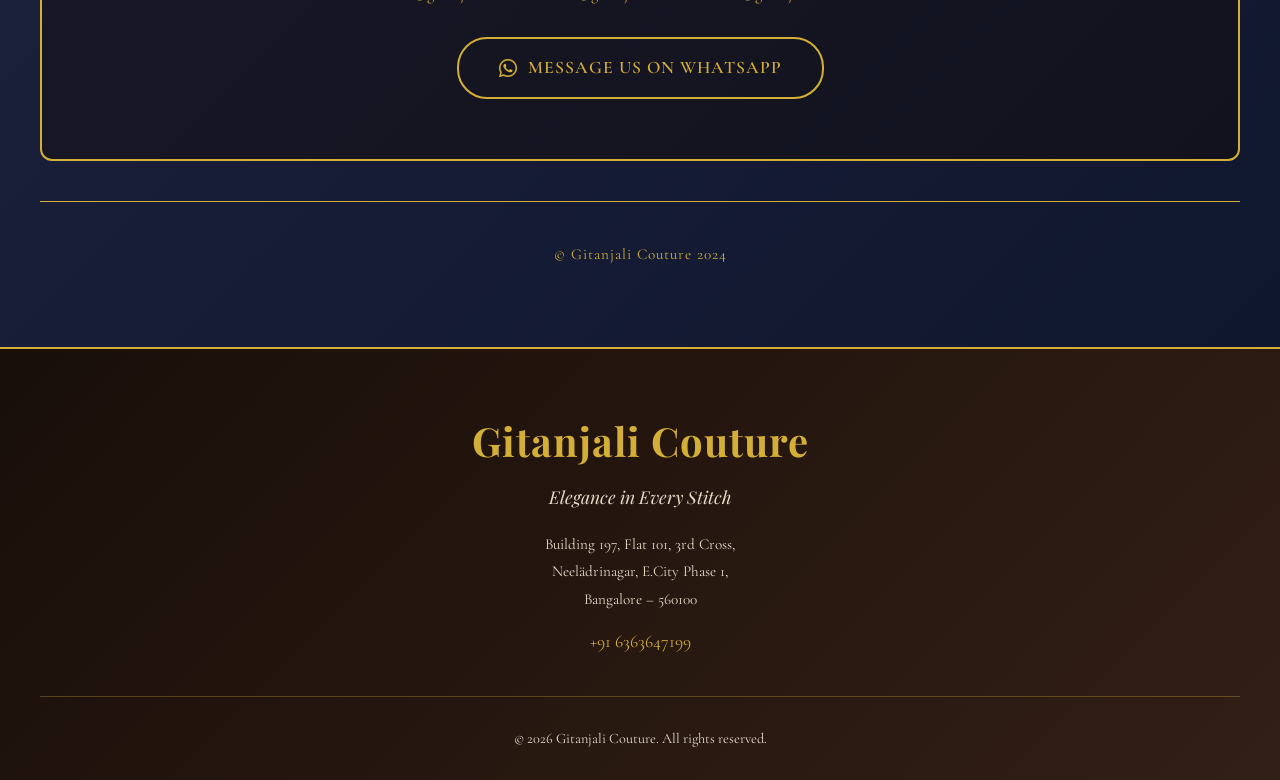
==== commit 2f23095b: "Corrected image" ====
--- a/about.html
+++ b/about.html
@@ -31,15 +31,16 @@
     <section id="about" class="about-section">
         <div class="about-container">
             <!-- Decorative Elements -->
-            <div class="about-ornament about-ornament-left"></div>
-            <div class="about-ornament about-ornament-right"></div>
+            <!-- <div class="about-ornament about-ornament-left"></div>
+            <div class="about-ornament about-ornament-right"></div> -->
 
             <!-- About Header -->
             <div class="about-header">
                 <h2 class="about-subtitle">MEET THE FOUNDER</h2>
                 <div class="about-logo-section">
-                    <div class="about-logo-text">Gitanjali</div>
-                    <div class="about-logo-subtext">COUTURE</div>
+                    <img src="logo.png" alt="Gitanjali Couture Logo" class="about-logo">
+                    <!-- <div class="about-logo-text">Gitanjali</div>
+                    <div class="about-logo-subtext">COUTURE</div> -->
                 </div>
             </div>
 
--- a/styles.css
+++ b/styles.css
@@ -137,7 +137,7 @@
 
 /* Hero Section */
 .hero {
-    margin-top: 80px;
+    margin-top: 34px;
     position: relative;
     width: 100%;
     height: 600px;
@@ -150,7 +150,7 @@
 .hero-image {
     width: 100%;
     height: 100%;
-    object-fit: contain;
+    object-fit: cover;
     display: block;
     animation: zoomInSlide 0.8s ease-out;
 }
